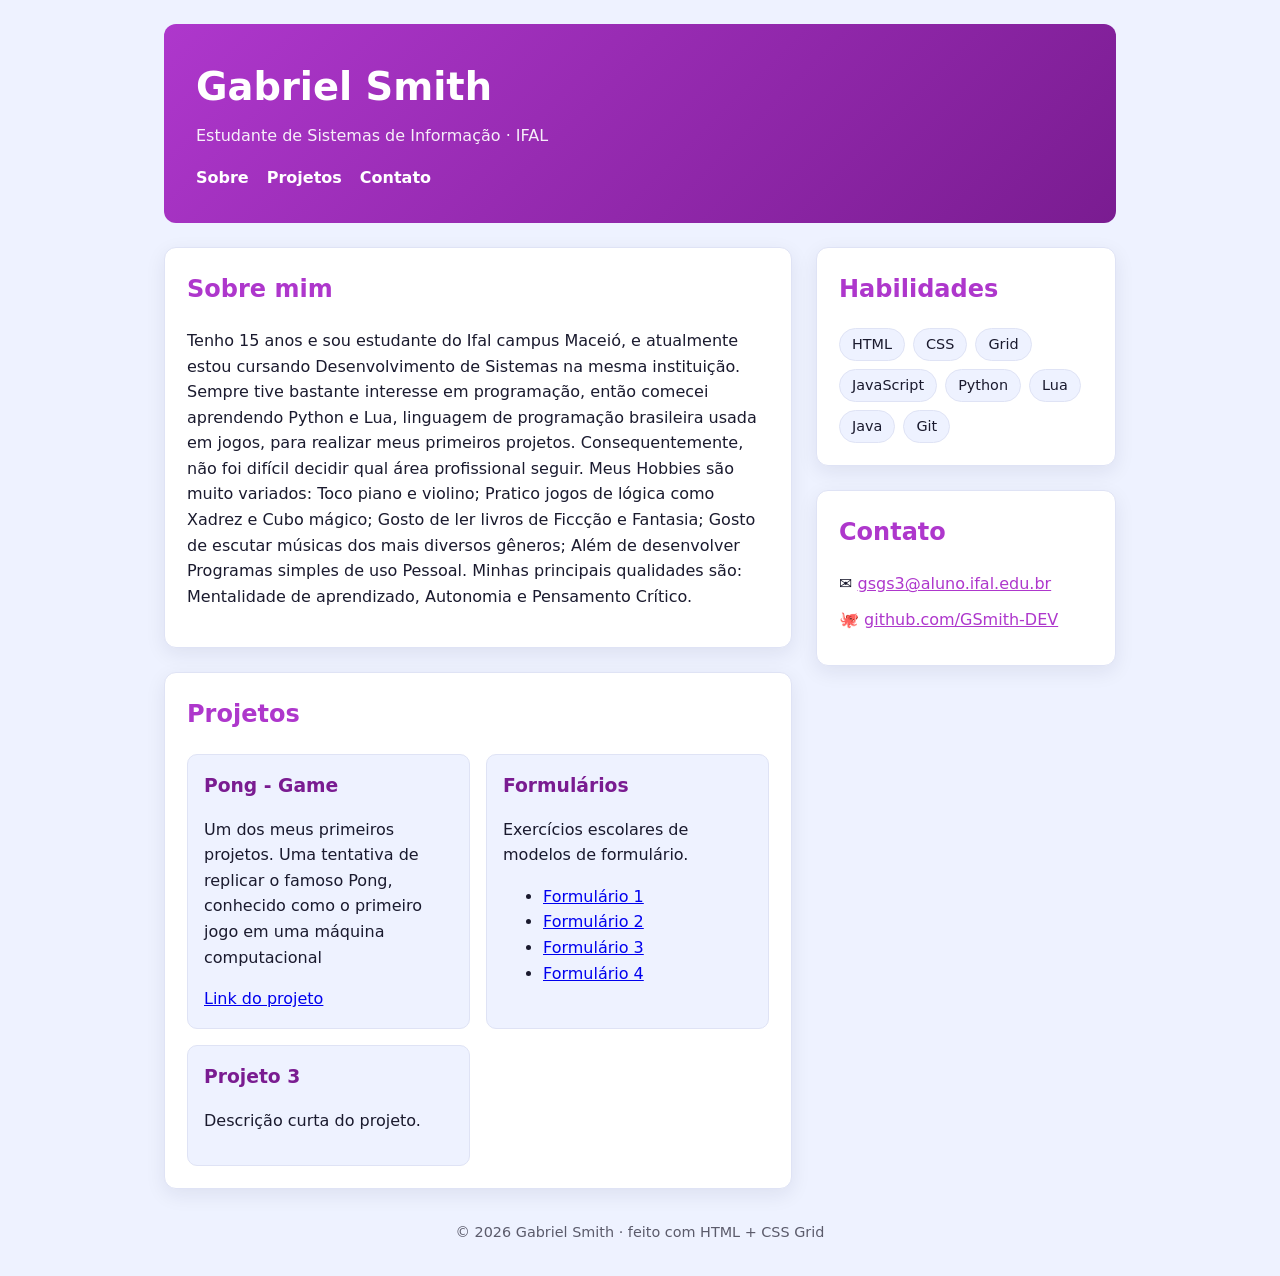
==== index.html @ 456e110d "Update project descriptions and links in index.html" ====
<!DOCTYPE html>
<!-- ============================================================
     TEMPLATE — Página pessoal com CSS Grid
     Programação Web / Introdução às Tecnologias Web — IFAL

     COMO USAR:
     1) Copie ESTE index.html para o seu repositório (não mude a estrutura).
     2) Escolha UM dos 3 temas de CSS (tema-1-indigo.css, tema-2-escuro.css
        ou tema-3-editorial.css) e salve-o no seu projeto como  estilo.css
        (é o nome que este HTML carrega logo abaixo).
     3) Troque os textos marcados com "TROQUE" pelo seu conteúdo.

     IMPORTANTE: o LAYOUT é feito com CSS Grid e é o mesmo nos 3 temas.
     Você escolhe a APARÊNCIA (fonte, cores, bordas), não o layout.
     ============================================================ -->
<html lang="pt-BR">

<head>
  <meta charset="UTF-8">
  <meta name="viewport" content="width=device-width, initial-scale=1.0">
  <title>Página Pessoal — G. Smith</title>
  <!-- Salve o tema escolhido como "estilo.css" (mesma pasta deste arquivo) -->
  <link rel="stylesheet" href="estilo.css">
</head>

<body>
  <div class="pagina">

    <!-- ====== CABEÇALHO — TROQUE pelo seu nome e sua frase ====== -->
    <header class="cabecalho">
      <h1>Gabriel Smith</h1>
      <p>Estudante de Sistemas de Informação · IFAL</p>
      <nav>
        <a href="#sobre">Sobre</a>
        <a href="#projetos">Projetos</a>
        <a href="#contato">Contato</a>
      </nav>
    </header>

    <!-- ====== CONTEÚDO PRINCIPAL ====== -->
    <main class="principal">
      <section id="sobre" class="cartao">
        <h2>Sobre mim</h2>
        <!-- TROQUE por uma breve apresentação sua -->
        <p>Tenho 15 anos e sou estudante do Ifal campus Maceió, 
             e atualmente estou cursando Desenvolvimento de 
             Sistemas na mesma instituição. Sempre tive bastante 
             interesse em programação, então comecei aprendendo 
             Python e Lua, linguagem de programação brasileira 
             usada em jogos, para realizar meus primeiros projetos. 
             Consequentemente, não foi difícil decidir qual área 
             profissional seguir. Meus Hobbies são muito variados: 
             Toco piano e violino; Pratico jogos de lógica como 
             Xadrez e Cubo mágico; Gosto de ler livros de Ficcção 
             e Fantasia; Gosto de escutar músicas dos mais diversos 
             gêneros; Além de desenvolver Programas simples de uso 
             Pessoal. Minhas principais qualidades são: Mentalidade 
             de aprendizado, Autonomia e Pensamento Crítico.</p>
      </section>

      <section id="projetos" class="cartao">
        <h2>Projetos</h2>
        <!-- Galeria com Grid: cada .projeto é um card; adicione/remova à vontade -->
        <div class="projetos">
          <article class="projeto">
            <h3>Pong - Game</h3>
            <p>Um dos meus primeiros projetos. Uma tentativa de replicar o famoso Pong, conhecido como o primeiro jogo em uma máquina computacional</p>
          <a href = "https://gsmith-dev.github.io/Pong-Game/">Link do projeto</a>
          </article>
          <article class="projeto">
            <h3>Formulários</h3>
            <p>Exercícios escolares de modelos de formulário.</p>
          <ul>
               <li><a href = "cap04/atv01.html">Formulário 1</a></li>
               <li><a href = "cap04/atv02.html">Formulário 2</a></li>
               <li><a href = "cap04/atv03.html">Formulário 3</a></li>
               <li><a href = "cap04/atv04.html">Formulário 4</a></li>
          </ul>
          </article>
          <article class="projeto">
            <h3>Projeto 3</h3>
            <p>Descrição curta do projeto.</p>
          </article>
        </div>
      </section>
    </main>

    <!-- ====== BARRA LATERAL ====== -->
    <aside class="lateral">
      <section class="cartao">
        <h2>Habilidades</h2>
        <!-- TROQUE pelas suas habilidades -->
        <ul class="habilidades">
          <li>HTML</li>
          <li>CSS</li>
          <li>Grid</li>
          <li>JavaScript</li>
          <li>Python</li>
          <li>Lua</li>
          <li>Java</li>
          <li>Git</li>
        </ul>
      </section>

      <section id="contato" class="cartao">
        <h2>Contato</h2>
        <!-- TROQUE pelos seus links -->
        <ul class="contato">
          <li>✉️ <a href="mailto:gsgs3@aluno.ifal.edu.br">gsgs3@aluno.ifal.edu.br</a></li>
          <li>🐙 <a href="https://github.com/GSmith-DEV">github.com/GSmith-DEV</a></li>
        </ul>
      </section>
    </aside>

    <!-- ====== RODAPÉ — TROQUE o nome ====== -->
    <footer class="rodape">© 2026 Gabriel Smith · feito com HTML + CSS Grid</footer>

  </div>
</body>

</html>
---- estilo.css ----
/* ============================================================
   TEMA 1 — ÍNDIGO (moderno / clean)
   Para usar: salve este arquivo como  estilo.css  no seu projeto.
   Você pode mudar CORES, FONTE e BORDAS aqui.
   NÃO mexa na seção "LAYOUT (GRID)" — é o layout pedido na atividade.
   ============================================================ */

/* ---- Cores e fonte (mude à vontade) ---- */
:root {
  --cor: #ae37cc;
  --cor-escura: #7a1c91;
  --texto: #1a1a2e;
  --suave: #5b5b6b;
  --fundo: #eef2ff;
  --superficie: #ffffff;
  --borda: #dfe3f5;
  --raio: 12px;
}

body {
  margin: 0;
  font-family: system-ui, -apple-system, "Segoe UI", sans-serif;
  color: var(--texto);
  background: var(--fundo);
  line-height: 1.6;
}

/* ============================================================
   LAYOUT (GRID) — NÃO MUDE
   ============================================================ */
* { box-sizing: border-box; }

.pagina {
  display: grid;
  grid-template-columns: 1fr 300px;
  grid-template-areas:
    "cabecalho cabecalho"
    "principal lateral"
    "rodape    rodape";
  gap: 24px;
  max-width: 1000px;
  margin: 0 auto;
  padding: 24px;
}

.cabecalho { grid-area: cabecalho; }
.principal { grid-area: principal; }
.lateral   { grid-area: lateral; }
.rodape    { grid-area: rodape; }

.projetos {
  display: grid;
  grid-template-columns: repeat(auto-fit, minmax(200px, 1fr));
  gap: 16px;
  margin-top: 14px;
}

@media (max-width: 640px) {
  .pagina {
    grid-template-columns: 1fr;
    grid-template-areas:
      "cabecalho"
      "principal"
      "lateral"
      "rodape";
  }
}
/* ===================== fim do LAYOUT ===================== */

/* ---- Aparência (mude à vontade) ---- */
.cabecalho {
  background: linear-gradient(135deg, var(--cor), var(--cor-escura));
  color: #fff;
  padding: 32px;
  border-radius: var(--raio);
}
.cabecalho h1 { margin: 0; font-size: clamp(1.6rem, 4vw, 2.4rem); }
.cabecalho p { margin: 6px 0 0; opacity: .92; }
.cabecalho nav { margin-top: 16px; display: flex; gap: 18px; flex-wrap: wrap; }
.cabecalho nav a { color: #fff; text-decoration: none; font-weight: 600; }
.cabecalho nav a:hover { text-decoration: underline; }

.cartao {
  background: var(--superficie);
  border: 1px solid var(--borda);
  border-radius: var(--raio);
  padding: 22px;
  box-shadow: 0 6px 20px rgba(30, 30, 60, .08);
}
.cartao + .cartao { margin-top: 24px; }
h2 { color: var(--cor); margin-top: 0; }

.projeto {
  background: var(--fundo);
  border: 1px solid var(--borda);
  border-radius: 10px;
  padding: 16px;
}
.projeto h3 { margin: 0 0 6px; color: var(--cor-escura); }

.habilidades { list-style: none; padding: 0; margin: 0; display: flex; flex-wrap: wrap; gap: 8px; }
.habilidades li { background: var(--fundo); border: 1px solid var(--borda); border-radius: 999px; padding: 4px 12px; font-size: .9rem; }
.contato { list-style: none; padding: 0; margin: 0; }
.contato li { margin: 10px 0; }
.contato a { color: var(--cor); }
.rodape { text-align: center; color: var(--suave); padding: 8px; font-size: .9rem; }
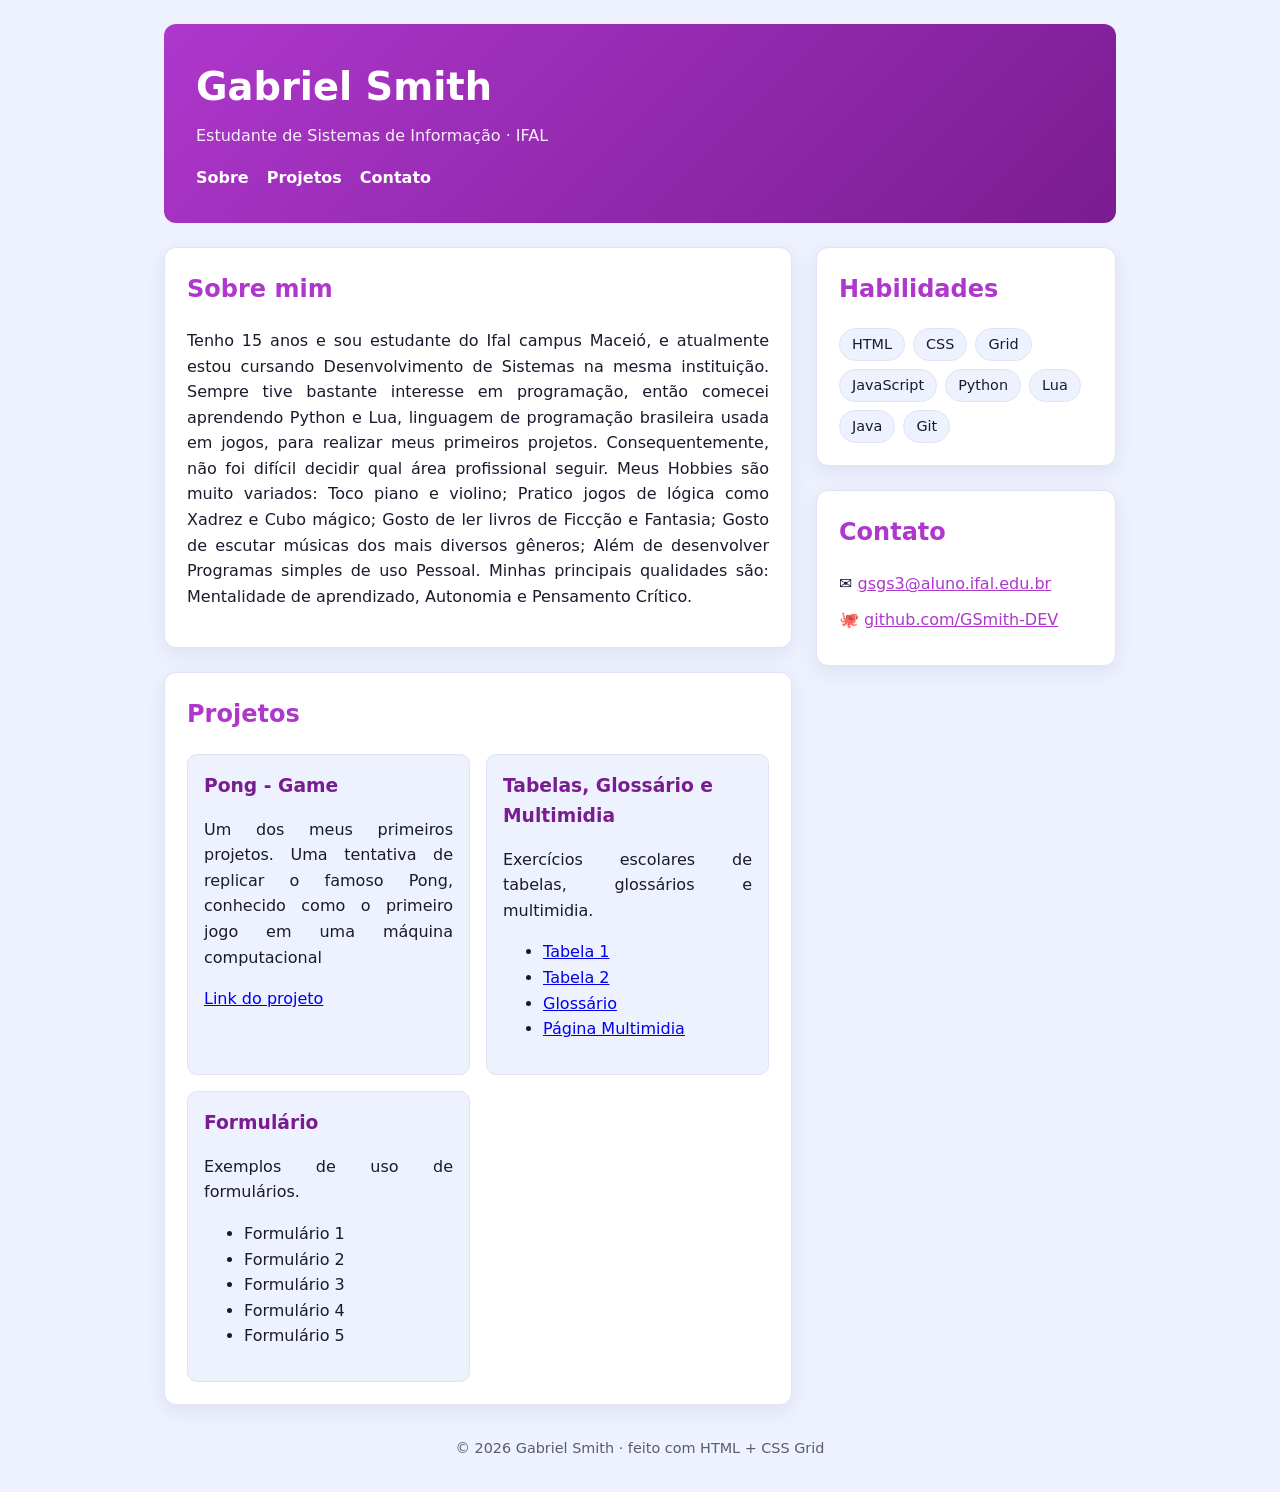
==== commit 6056e013: "Update project descriptions and links in index.html" ====
--- a/index.html
+++ b/index.html
@@ -68,18 +68,25 @@
           <a href = "https://gsmith-dev.github.io/Pong-Game/">Link do projeto</a>
           </article>
           <article class="projeto">
-            <h3>Formulários</h3>
-            <p>Exercícios escolares de modelos de formulário.</p>
+            <h3>Tabelas, Glossário e Multimidia</h3>
+            <p>Exercícios escolares de tabelas, glossários e multimidia.</p>
           <ul>
-               <li><a href = "cap04/atv01.html">Formulário 1</a></li>
-               <li><a href = "cap04/atv02.html">Formulário 2</a></li>
-               <li><a href = "cap04/atv03.html">Formulário 3</a></li>
-               <li><a href = "cap04/atv04.html">Formulário 4</a></li>
+               <li><a href = "cap04/atv01.html">Tabela 1</a></li>
+               <li><a href = "cap04/atv02.html">Tabela 2</a></li>
+               <li><a href = "cap04/atv03.html">Glossário</a></li>
+               <li><a href = "cap04/atv04.html">Página Multimidia</a></li>
           </ul>
           </article>
           <article class="projeto">
-            <h3>Projeto 3</h3>
-            <p>Descrição curta do projeto.</p>
+            <h3>Formulário</h3>
+            <p>Exemplos de uso de formulários.</p>
+          <ul>
+               <li><a href = "cap05/atv01"></a>Formulário 1</li>
+               <li><a href = "cap05/atv02"></a>Formulário 2</li>
+               <li><a href = "cap05/atv03"></a>Formulário 3</li>
+               <li><a href = "cap05/atv04"></a>Formulário 4</li>
+               <li><a href = "cap05/atv05"></a>Formulário 5</li>
+          </ul>
           </article>
         </div>
       </section>
--- a/estilo.css
+++ b/estilo.css
@@ -80,6 +80,10 @@
 .cabecalho nav a { color: #fff; text-decoration: none; font-weight: 600; }
 .cabecalho nav a:hover { text-decoration: underline; }
 
+.principal p {
+   text-align: justify;
+}
+
 .cartao {
   background: var(--superficie);
   border: 1px solid var(--borda);
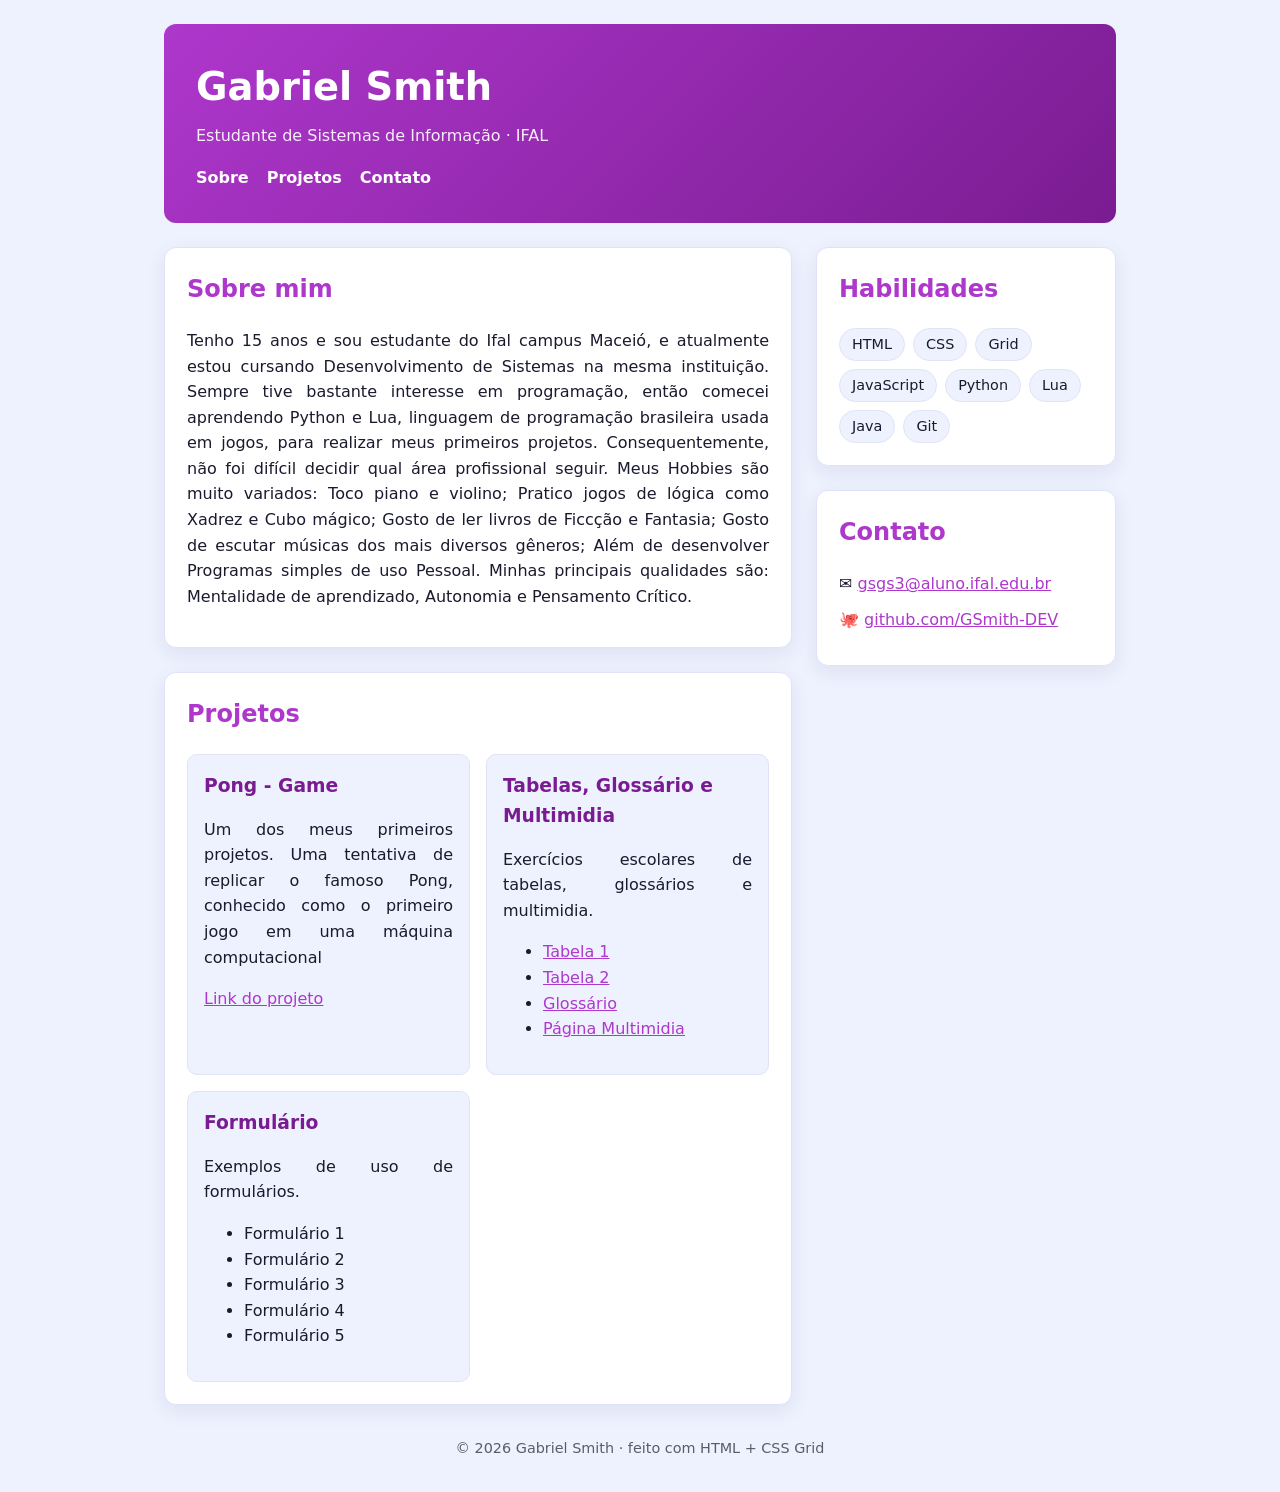
==== commit 41674f23: "Update form links to include .html extension" ====
--- a/index.html
+++ b/index.html
@@ -81,11 +81,11 @@
             <h3>Formulário</h3>
             <p>Exemplos de uso de formulários.</p>
           <ul>
-               <li><a href = "cap05/atv01"></a>Formulário 1</li>
-               <li><a href = "cap05/atv02"></a>Formulário 2</li>
-               <li><a href = "cap05/atv03"></a>Formulário 3</li>
-               <li><a href = "cap05/atv04"></a>Formulário 4</li>
-               <li><a href = "cap05/atv05"></a>Formulário 5</li>
+               <li><a href = "cap05/atv01.html"></a>Formulário 1</li>
+               <li><a href = "cap05/atv02.html"></a>Formulário 2</li>
+               <li><a href = "cap05/atv03.html"></a>Formulário 3</li>
+               <li><a href = "cap05/atv04.html"></a>Formulário 4</li>
+               <li><a href = "cap05/atv05.html"></a>Formulário 5</li>
           </ul>
           </article>
         </div>
--- a/estilo.css
+++ b/estilo.css
@@ -94,6 +94,8 @@
 .cartao + .cartao { margin-top: 24px; }
 h2 { color: var(--cor); margin-top: 0; }
 
+.projetos a {color: var(--cor);}
+
 .projeto {
   background: var(--fundo);
   border: 1px solid var(--borda);
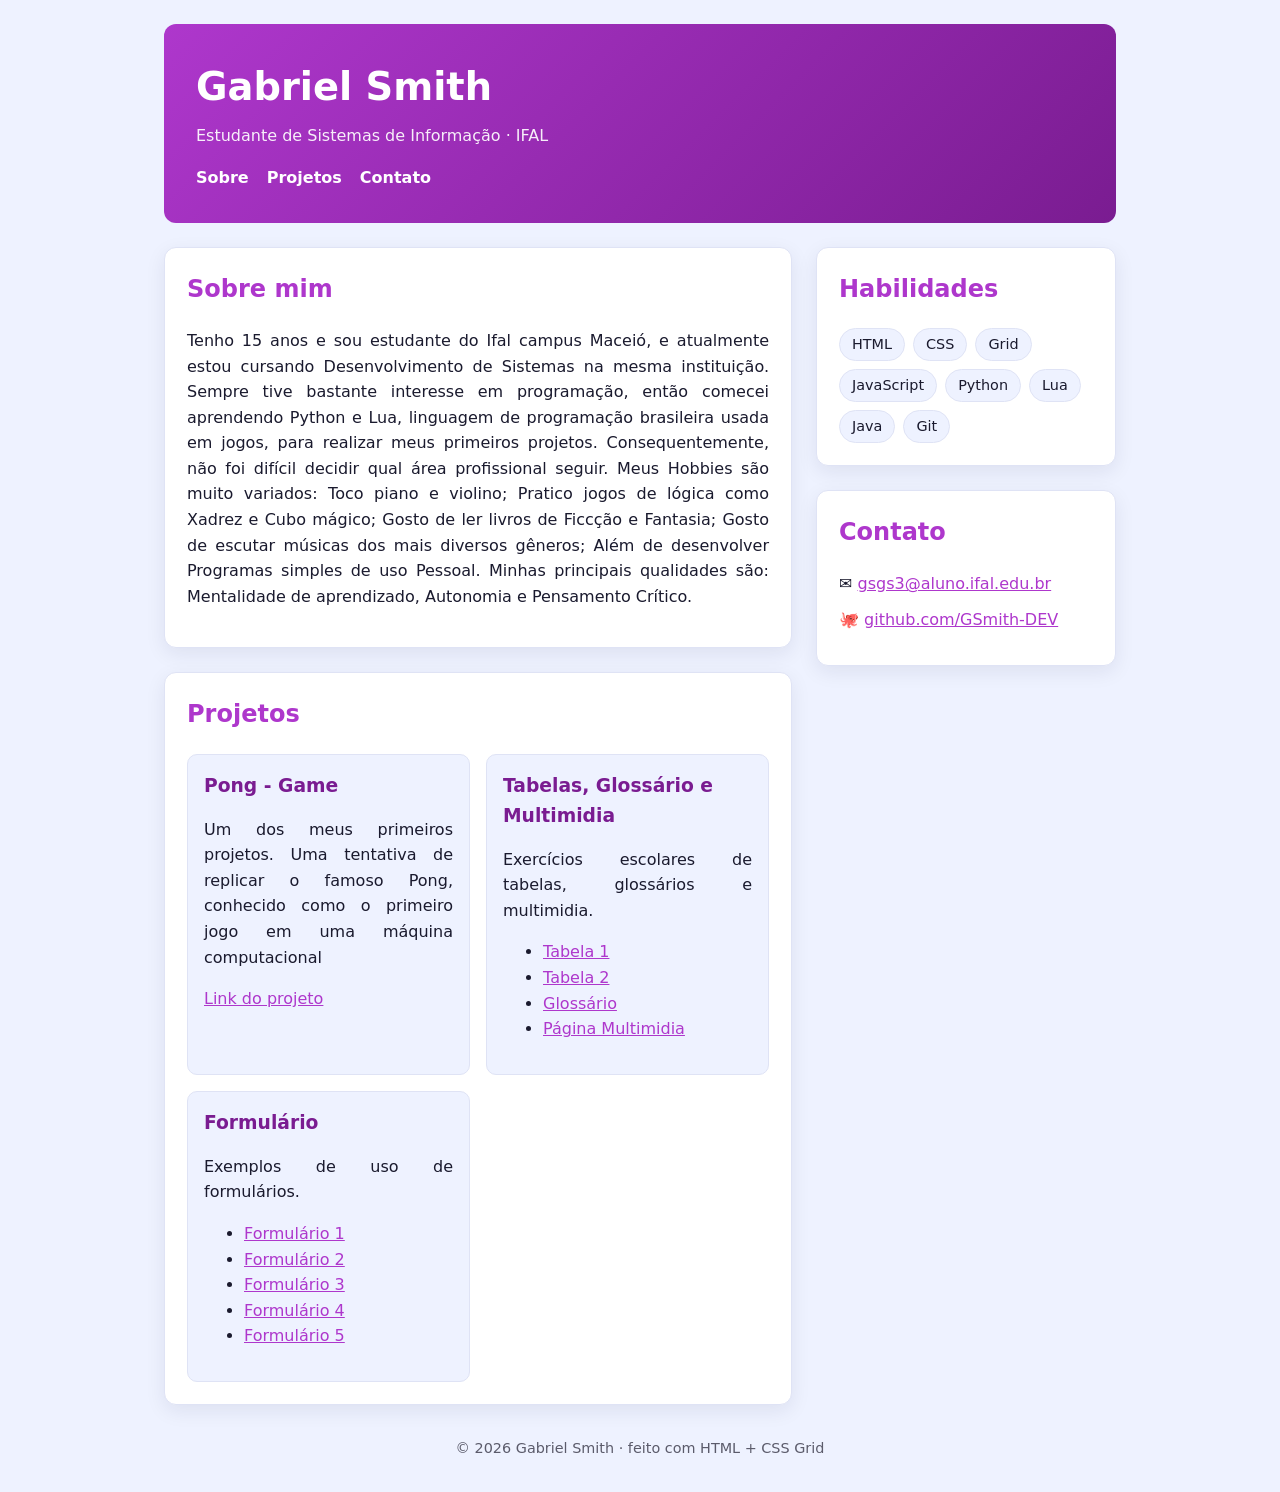
==== commit b3616957: "Fix anchor tags in form list" ====
--- a/index.html
+++ b/index.html
@@ -81,11 +81,11 @@
             <h3>Formulário</h3>
             <p>Exemplos de uso de formulários.</p>
           <ul>
-               <li><a href = "cap05/atv01.html"></a>Formulário 1</li>
-               <li><a href = "cap05/atv02.html"></a>Formulário 2</li>
-               <li><a href = "cap05/atv03.html"></a>Formulário 3</li>
-               <li><a href = "cap05/atv04.html"></a>Formulário 4</li>
-               <li><a href = "cap05/atv05.html"></a>Formulário 5</li>
+               <li><a href = "cap05/atv01.html">Formulário 1</a></li>
+               <li><a href = "cap05/atv02.html">Formulário 2</a></li>
+               <li><a href = "cap05/atv03.html">Formulário 3</a></li>
+               <li><a href = "cap05/atv04.html">Formulário 4</a></li>
+               <li><a href = "cap05/atv05.html">Formulário 5</a></li>
           </ul>
           </article>
         </div>
--- a/estilo.css
+++ b/estilo.css
@@ -94,8 +94,7 @@
 .cartao + .cartao { margin-top: 24px; }
 h2 { color: var(--cor); margin-top: 0; }
 
-.projetos a {color: var(--cor);}
-
+.projeto a {color: var(--cor);}
 .projeto {
   background: var(--fundo);
   border: 1px solid var(--borda);
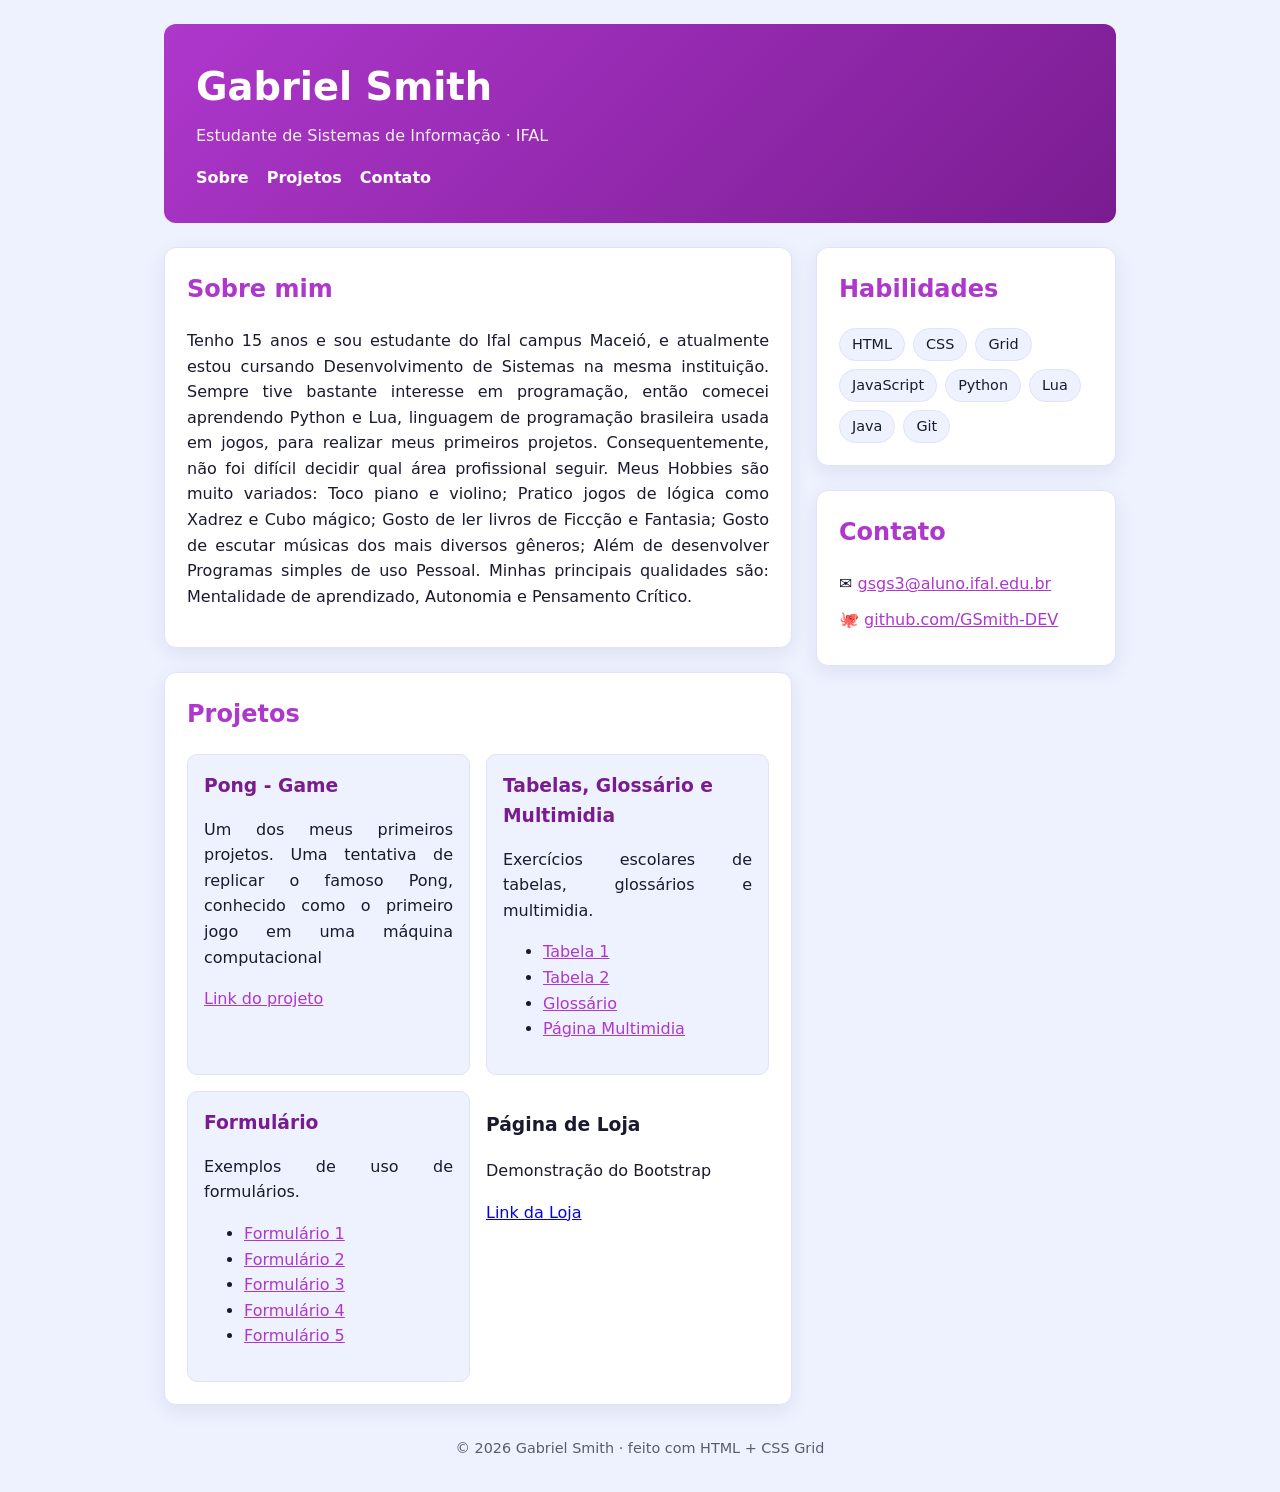
==== commit 74891882: "Add store section with Bootstrap demo link" ====
--- a/index.html
+++ b/index.html
@@ -88,6 +88,12 @@
                <li><a href = "cap05/atv05.html">Formulário 5</a></li>
           </ul>
           </article>
+
+          <article>
+               <h3>Página de Loja</h3>
+               <p>Demonstração do Bootstrap</p>
+               <a href = "cap08/index.html">Link da Loja</a>
+          </article>
         </div>
       </section>
     </main>
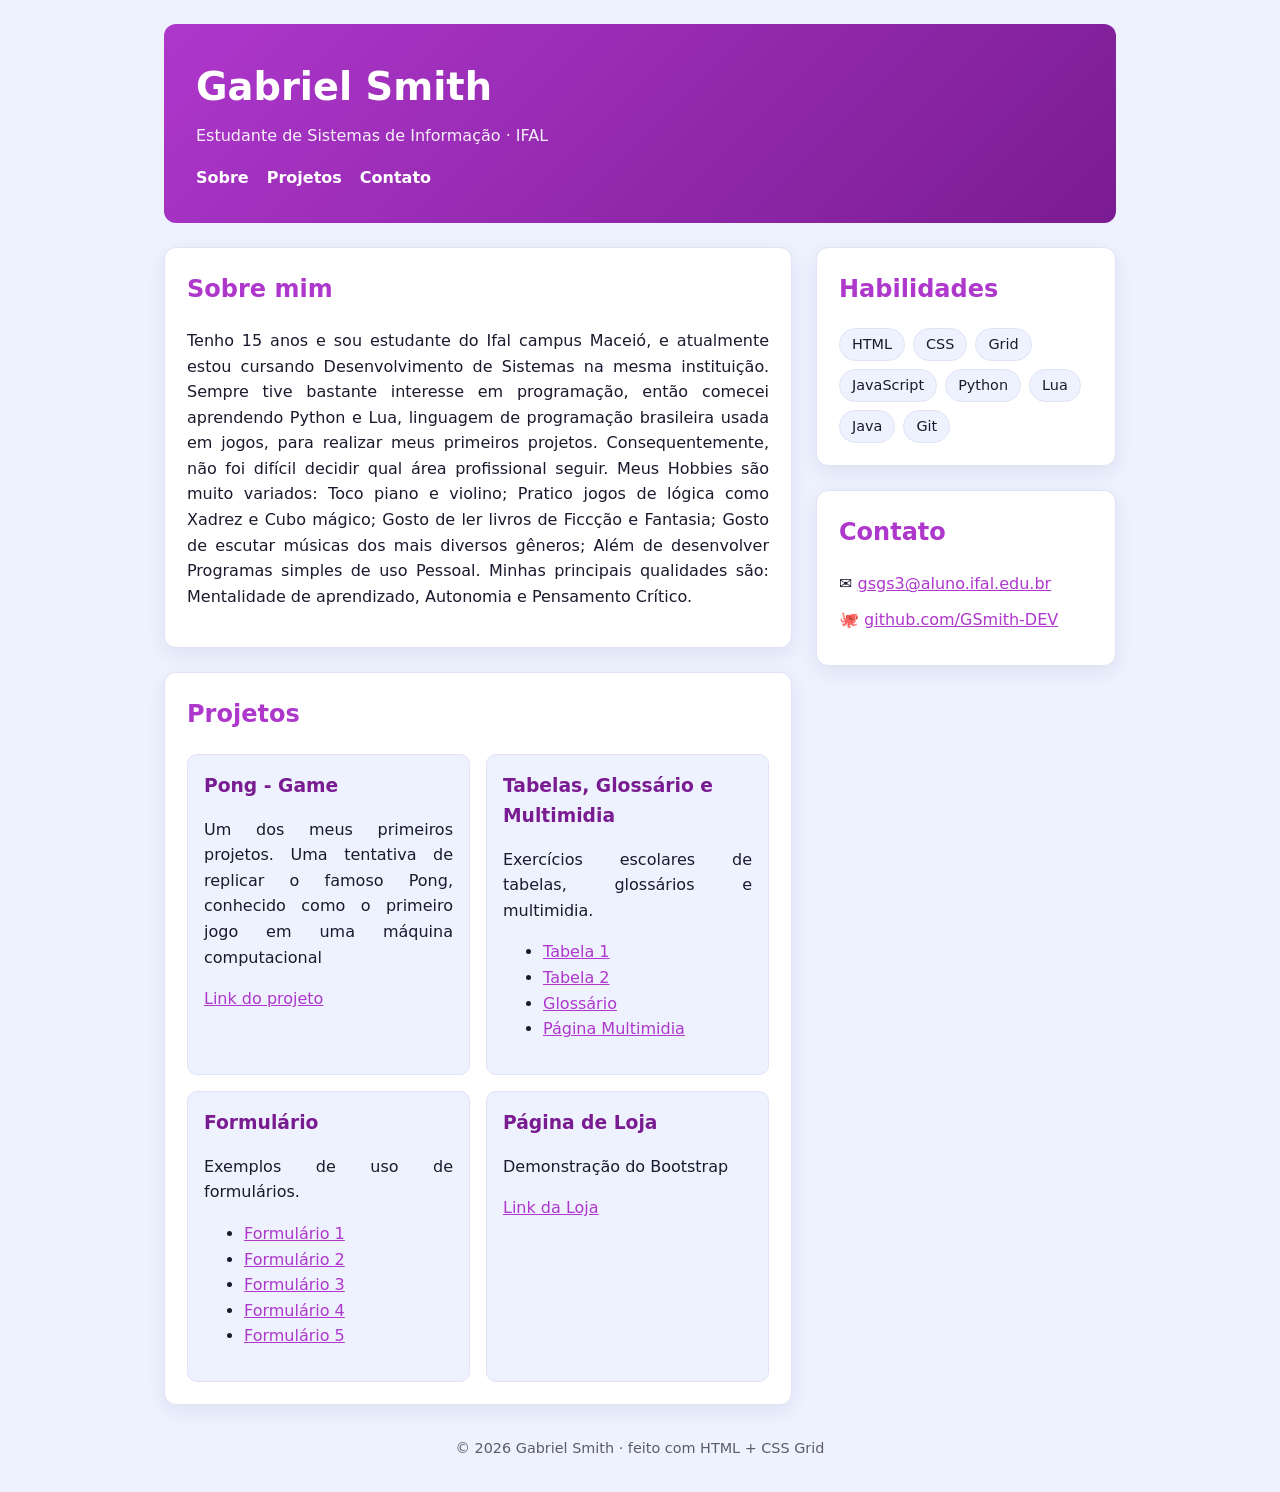
==== commit f8eee2b2: "Update article tag with class 'projeto' in index.html" ====
--- a/index.html
+++ b/index.html
@@ -88,8 +88,7 @@
                <li><a href = "cap05/atv05.html">Formulário 5</a></li>
           </ul>
           </article>
-
-          <article>
+          <article class="projeto">
                <h3>Página de Loja</h3>
                <p>Demonstração do Bootstrap</p>
                <a href = "cap08/index.html">Link da Loja</a>
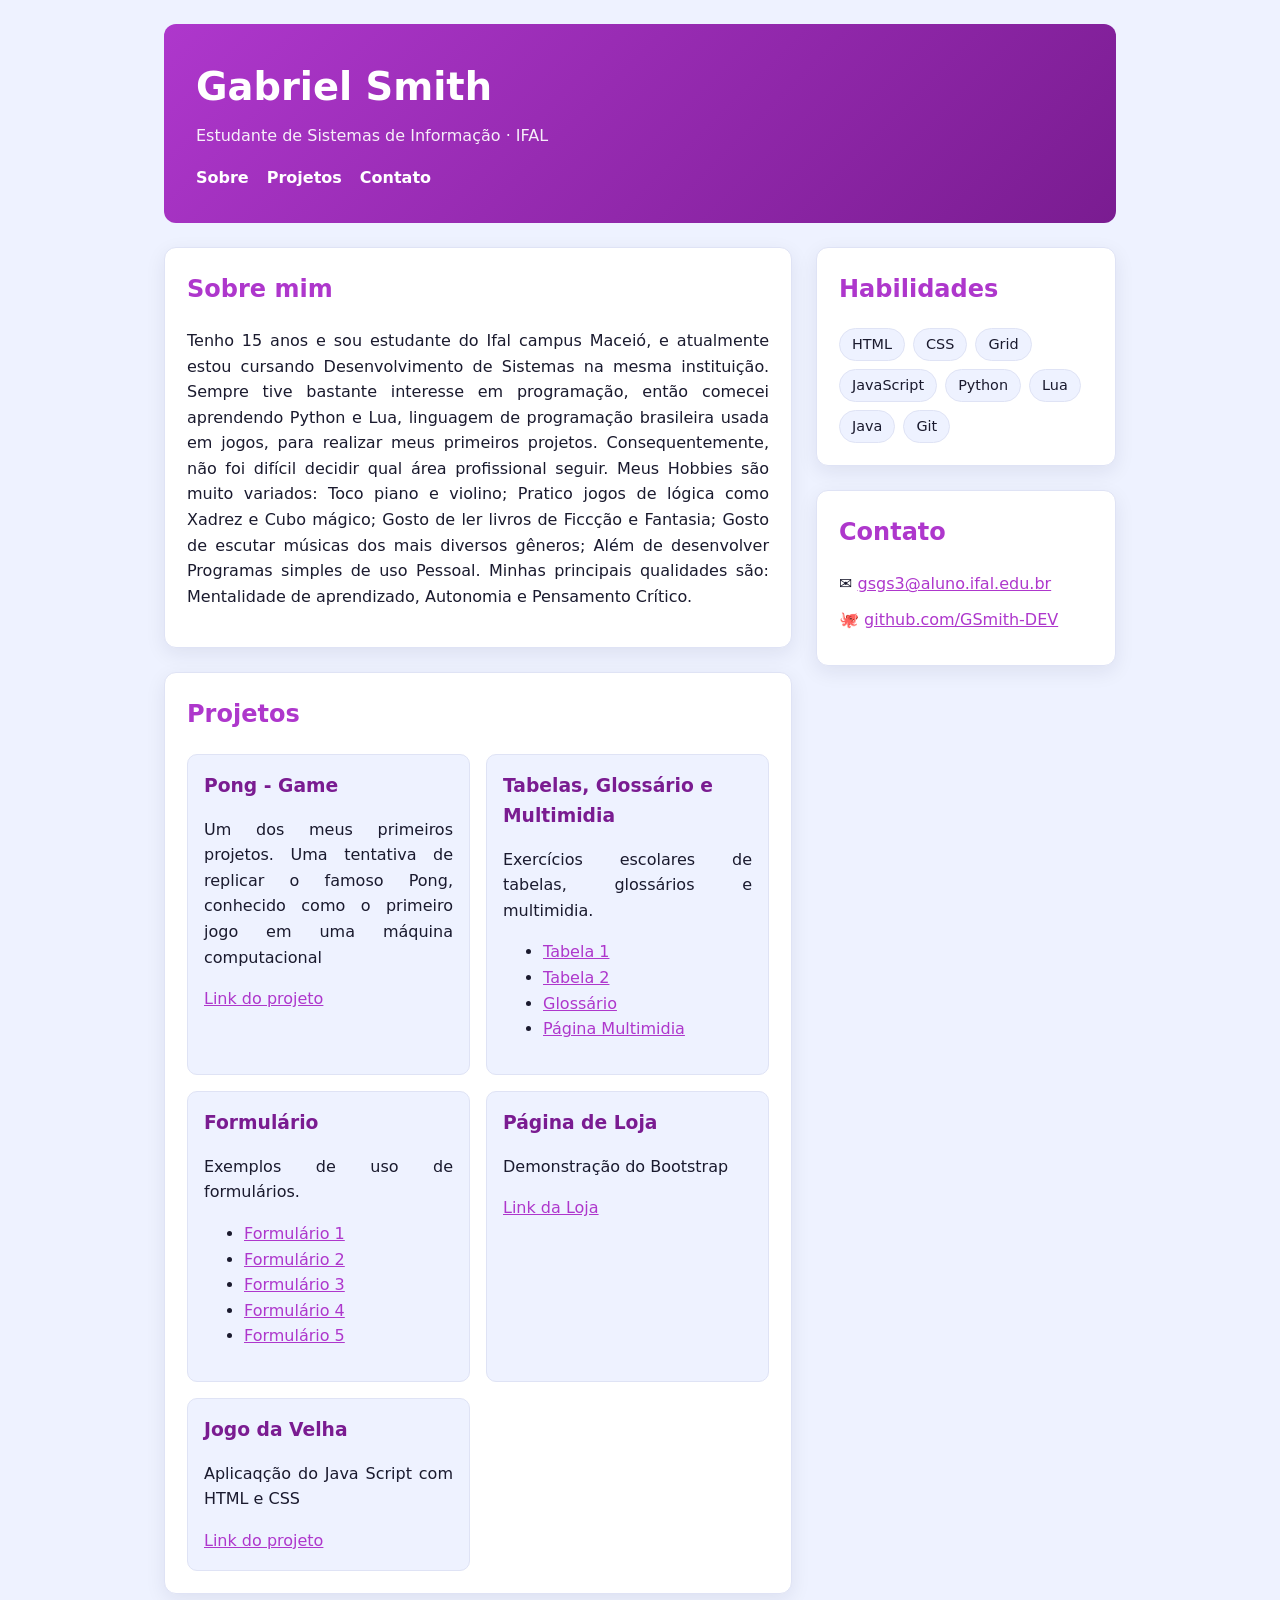
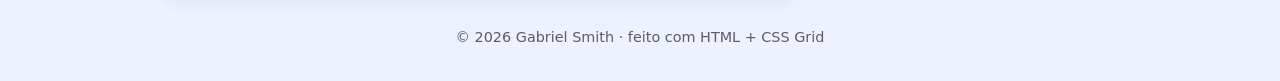
==== commit bde2a6da: "Add 'Jogo da Velha' project section to index.html" ====
--- a/index.html
+++ b/index.html
@@ -91,7 +91,12 @@
           <article class="projeto">
                <h3>Página de Loja</h3>
                <p>Demonstração do Bootstrap</p>
-               <a href = "cap08/index.html">Link da Loja</a>
+               <a href = "https://muriloifal.github.io/Murilo1IFAL.github.io/loja/loja.html?">Link da Loja</a>
+          </article>
+          <article class="projeto">
+               <h3>Jogo da Velha</h3>
+               <p>Aplicaqção do Java Script com HTML e CSS</p>
+               <a href="jogo-da-velha/index.html">Link do projeto</a>
           </article>
         </div>
       </section>
